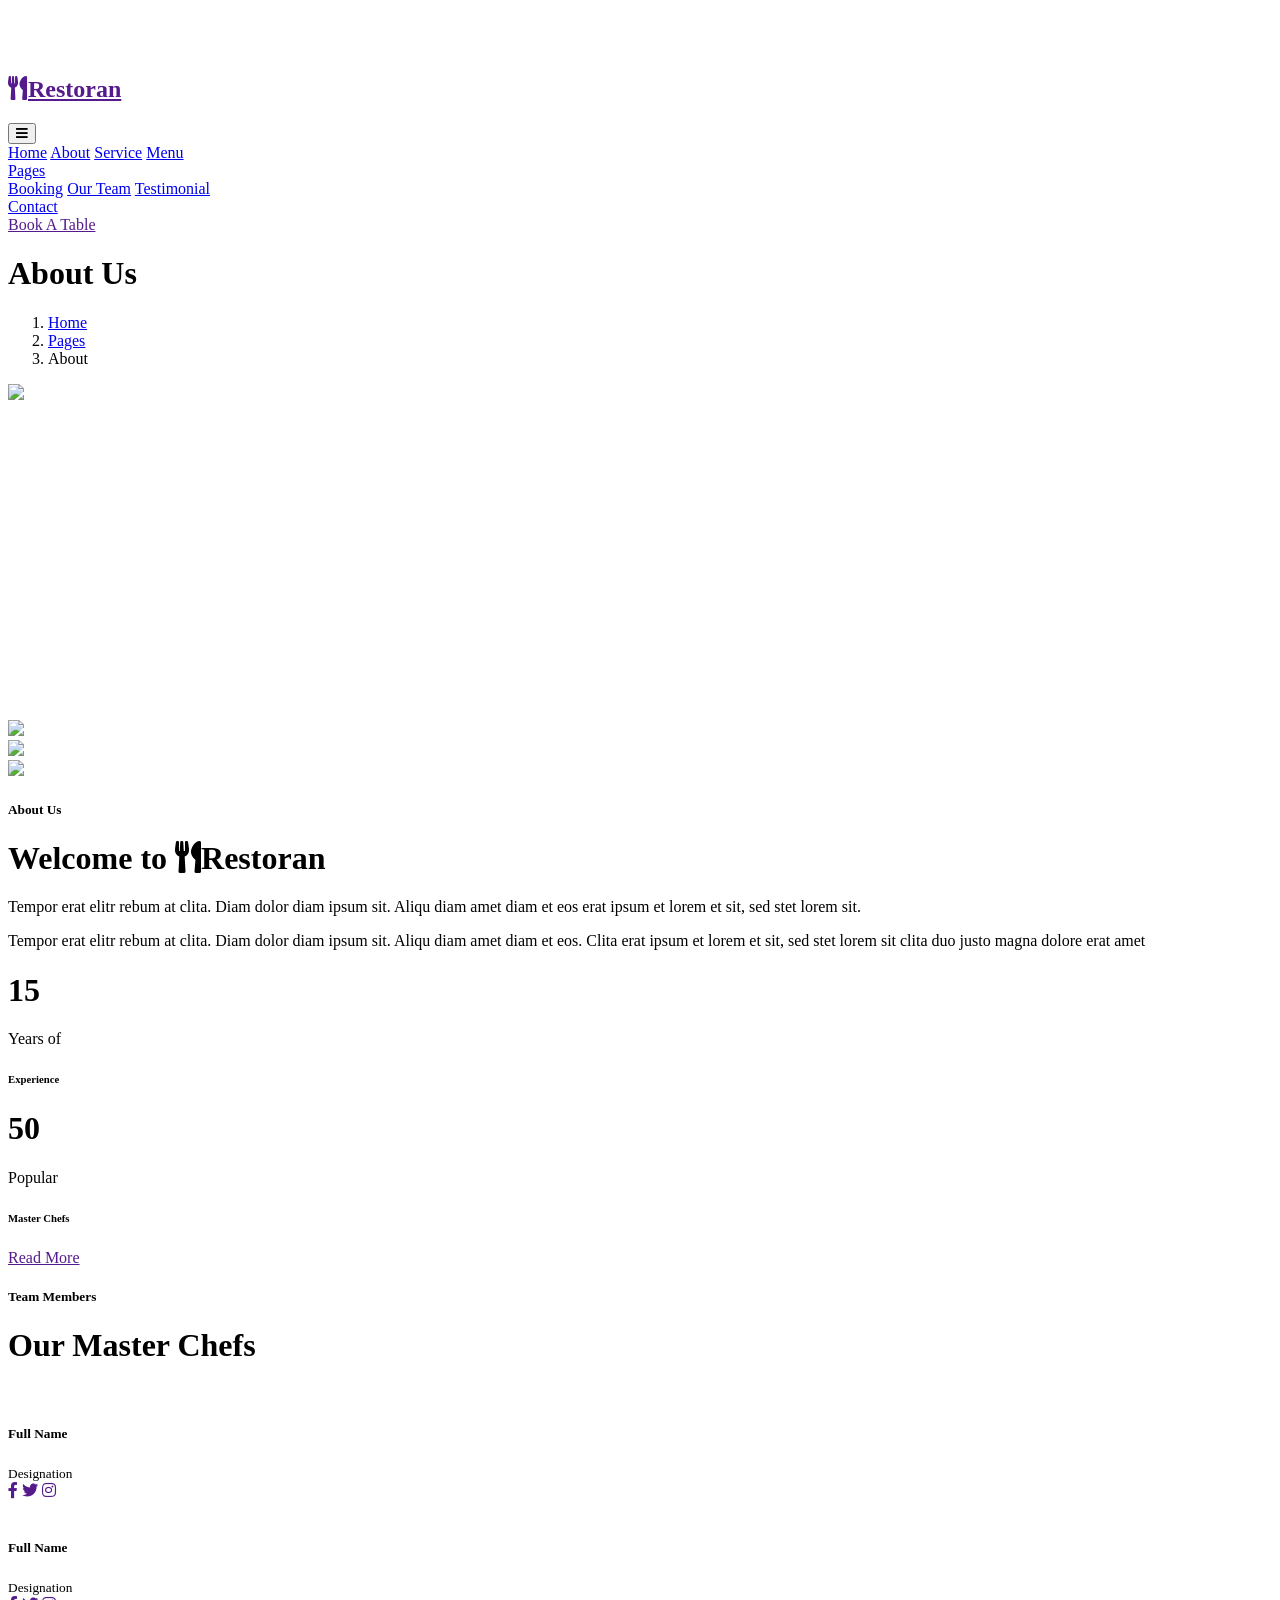
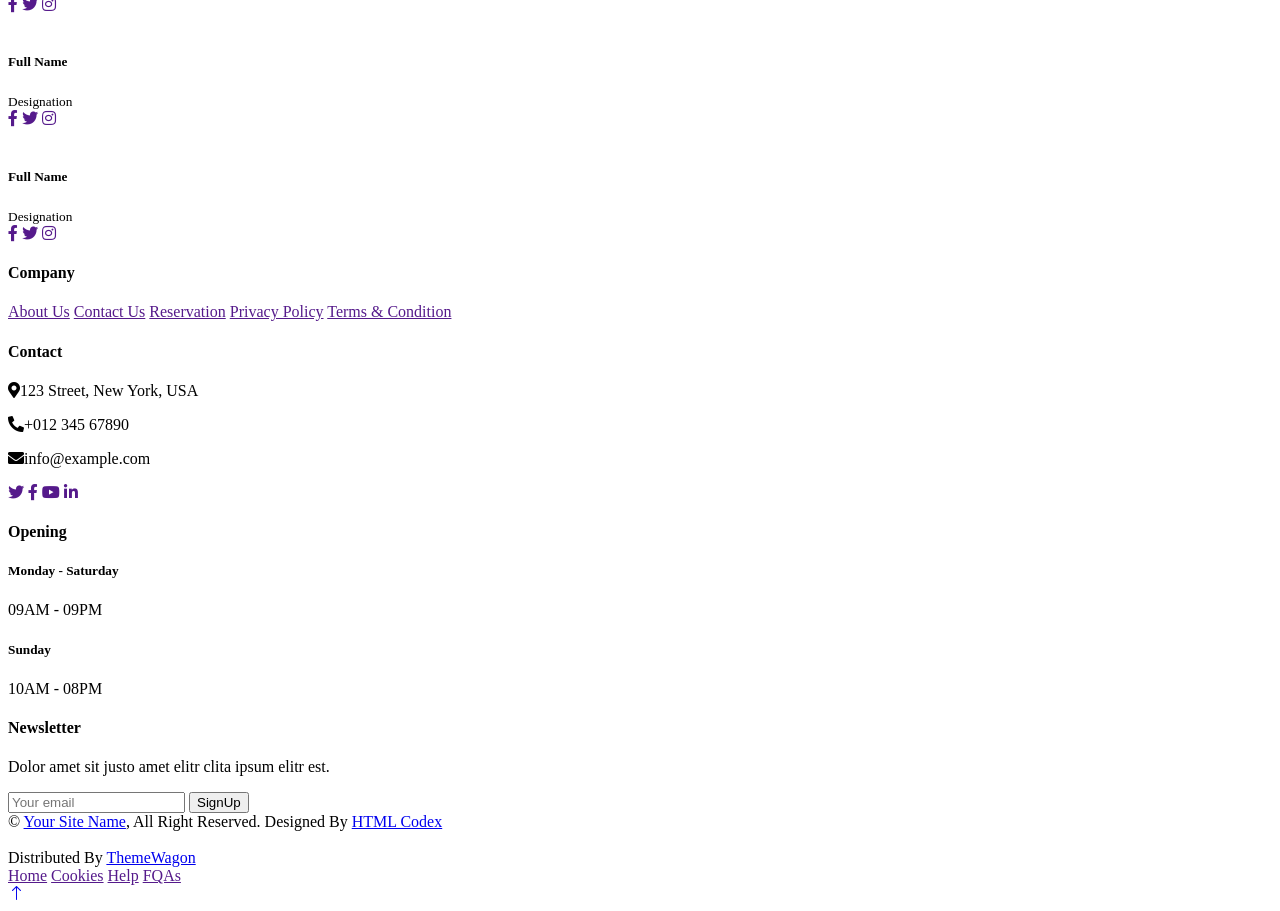
==== about.html @ 26881ee4 "first commit" ====
<!DOCTYPE html>
<html lang="en">

<head>
    <meta charset="utf-8">
    <title>Restoran - Bootstrap Restaurant Template</title>
    <meta content="width=device-width, initial-scale=1.0" name="viewport">
    <meta content="" name="keywords">
    <meta content="" name="description">

    <!-- Favicon -->
    <link href="img/favicon.ico" rel="icon">

    <!-- Google Web Fonts -->
    <link rel="preconnect" href="https://fonts.googleapis.com">
    <link rel="preconnect" href="https://fonts.gstatic.com" crossorigin>
    <link href="https://fonts.googleapis.com/css2?family=Heebo:wght@400;500;600&family=Nunito:wght@600;700;800&family=Pacifico&display=swap" rel="stylesheet">

    <!-- Icon Font Stylesheet -->
    <link href="https://cdnjs.cloudflare.com/ajax/libs/font-awesome/5.10.0/css/all.min.css" rel="stylesheet">
    <link href="https://cdn.jsdelivr.net/npm/bootstrap-icons@1.4.1/font/bootstrap-icons.css" rel="stylesheet">

    <!-- Libraries Stylesheet -->
    <link href="lib/animate/animate.min.css" rel="stylesheet">
    <link href="lib/owlcarousel/assets/owl.carousel.min.css" rel="stylesheet">
    <link href="lib/tempusdominus/css/tempusdominus-bootstrap-4.min.css" rel="stylesheet" />

    <!-- Customized Bootstrap Stylesheet -->
    <link href="css/bootstrap.min.css" rel="stylesheet">

    <!-- Template Stylesheet -->
    <link href="css/style.css" rel="stylesheet">
</head>

<body>
    <div class="container-xxl bg-white p-0">
        <!-- Spinner Start -->
        <div id="spinner" class="show bg-white position-fixed translate-middle w-100 vh-100 top-50 start-50 d-flex align-items-center justify-content-center">
            <div class="spinner-border text-primary" style="width: 3rem; height: 3rem;" role="status">
                <span class="sr-only">Loading...</span>
            </div>
        </div>
        <!-- Spinner End -->


        <!-- Navbar & Hero Start -->
        <div class="container-xxl position-relative p-0">
            <nav class="navbar navbar-expand-lg navbar-dark bg-dark px-4 px-lg-5 py-3 py-lg-0">
                <a href="" class="navbar-brand p-0">
                    <h1 class="text-primary m-0"><i class="fa fa-utensils me-3"></i>Restoran</h1>
                    <!-- <img src="img/logo.png" alt="Logo"> -->
                </a>
                <button class="navbar-toggler" type="button" data-bs-toggle="collapse" data-bs-target="#navbarCollapse">
                    <span class="fa fa-bars"></span>
                </button>
                <div class="collapse navbar-collapse" id="navbarCollapse">
                    <div class="navbar-nav ms-auto py-0 pe-4">
                        <a href="index.html" class="nav-item nav-link">Home</a>
                        <a href="about.html" class="nav-item nav-link active">About</a>
                        <a href="service.html" class="nav-item nav-link">Service</a>
                        <a href="menu.html" class="nav-item nav-link">Menu</a>
                        <div class="nav-item dropdown">
                            <a href="#" class="nav-link dropdown-toggle" data-bs-toggle="dropdown">Pages</a>
                            <div class="dropdown-menu m-0">
                                <a href="booking.html" class="dropdown-item">Booking</a>
                                <a href="team.html" class="dropdown-item">Our Team</a>
                                <a href="testimonial.html" class="dropdown-item">Testimonial</a>
                            </div>
                        </div>
                        <a href="contact.html" class="nav-item nav-link">Contact</a>
                    </div>
                    <a href="" class="btn btn-primary py-2 px-4">Book A Table</a>
                </div>
            </nav>

            <div class="container-xxl py-5 bg-dark hero-header mb-5">
                <div class="container text-center my-5 pt-5 pb-4">
                    <h1 class="display-3 text-white mb-3 animated slideInDown">About Us</h1>
                    <nav aria-label="breadcrumb">
                        <ol class="breadcrumb justify-content-center text-uppercase">
                            <li class="breadcrumb-item"><a href="#">Home</a></li>
                            <li class="breadcrumb-item"><a href="#">Pages</a></li>
                            <li class="breadcrumb-item text-white active" aria-current="page">About</li>
                        </ol>
                    </nav>
                </div>
            </div>
        </div>
        <!-- Navbar & Hero End -->


        <!-- About Start -->
        <div class="container-xxl py-5">
            <div class="container">
                <div class="row g-5 align-items-center">
                    <div class="col-lg-6">
                        <div class="row g-3">
                            <div class="col-6 text-start">
                                <img class="img-fluid rounded w-100 wow zoomIn" data-wow-delay="0.1s" src="img/about-1.jpg">
                            </div>
                            <div class="col-6 text-start">
                                <img class="img-fluid rounded w-75 wow zoomIn" data-wow-delay="0.3s" src="img/about-2.jpg" style="margin-top: 25%;">
                            </div>
                            <div class="col-6 text-end">
                                <img class="img-fluid rounded w-75 wow zoomIn" data-wow-delay="0.5s" src="img/about-3.jpg">
                            </div>
                            <div class="col-6 text-end">
                                <img class="img-fluid rounded w-100 wow zoomIn" data-wow-delay="0.7s" src="img/about-4.jpg">
                            </div>
                        </div>
                    </div>
                    <div class="col-lg-6">
                        <h5 class="section-title ff-secondary text-start text-primary fw-normal">About Us</h5>
                        <h1 class="mb-4">Welcome to <i class="fa fa-utensils text-primary me-2"></i>Restoran</h1>
                        <p class="mb-4">Tempor erat elitr rebum at clita. Diam dolor diam ipsum sit. Aliqu diam amet diam et eos erat ipsum et lorem et sit, sed stet lorem sit.</p>
                        <p class="mb-4">Tempor erat elitr rebum at clita. Diam dolor diam ipsum sit. Aliqu diam amet diam et eos. Clita erat ipsum et lorem et sit, sed stet lorem sit clita duo justo magna dolore erat amet</p>
                        <div class="row g-4 mb-4">
                            <div class="col-sm-6">
                                <div class="d-flex align-items-center border-start border-5 border-primary px-3">
                                    <h1 class="flex-shrink-0 display-5 text-primary mb-0" data-toggle="counter-up">15</h1>
                                    <div class="ps-4">
                                        <p class="mb-0">Years of</p>
                                        <h6 class="text-uppercase mb-0">Experience</h6>
                                    </div>
                                </div>
                            </div>
                            <div class="col-sm-6">
                                <div class="d-flex align-items-center border-start border-5 border-primary px-3">
                                    <h1 class="flex-shrink-0 display-5 text-primary mb-0" data-toggle="counter-up">50</h1>
                                    <div class="ps-4">
                                        <p class="mb-0">Popular</p>
                                        <h6 class="text-uppercase mb-0">Master Chefs</h6>
                                    </div>
                                </div>
                            </div>
                        </div>
                        <a class="btn btn-primary py-3 px-5 mt-2" href="">Read More</a>
                    </div>
                </div>
            </div>
        </div>
        <!-- About End -->


        <!-- Team Start -->
        <div class="container-xxl pt-5 pb-3">
            <div class="container">
                <div class="text-center wow fadeInUp" data-wow-delay="0.1s">
                    <h5 class="section-title ff-secondary text-center text-primary fw-normal">Team Members</h5>
                    <h1 class="mb-5">Our Master Chefs</h1>
                </div>
                <div class="row g-4">
                    <div class="col-lg-3 col-md-6 wow fadeInUp" data-wow-delay="0.1s">
                        <div class="team-item text-center rounded overflow-hidden">
                            <div class="rounded-circle overflow-hidden m-4">
                                <img class="img-fluid" src="img/team-1.jpg" alt="">
                            </div>
                            <h5 class="mb-0">Full Name</h5>
                            <small>Designation</small>
                            <div class="d-flex justify-content-center mt-3">
                                <a class="btn btn-square btn-primary mx-1" href=""><i class="fab fa-facebook-f"></i></a>
                                <a class="btn btn-square btn-primary mx-1" href=""><i class="fab fa-twitter"></i></a>
                                <a class="btn btn-square btn-primary mx-1" href=""><i class="fab fa-instagram"></i></a>
                            </div>
                        </div>
                    </div>
                    <div class="col-lg-3 col-md-6 wow fadeInUp" data-wow-delay="0.3s">
                        <div class="team-item text-center rounded overflow-hidden">
                            <div class="rounded-circle overflow-hidden m-4">
                                <img class="img-fluid" src="img/team-2.jpg" alt="">
                            </div>
                            <h5 class="mb-0">Full Name</h5>
                            <small>Designation</small>
                            <div class="d-flex justify-content-center mt-3">
                                <a class="btn btn-square btn-primary mx-1" href=""><i class="fab fa-facebook-f"></i></a>
                                <a class="btn btn-square btn-primary mx-1" href=""><i class="fab fa-twitter"></i></a>
                                <a class="btn btn-square btn-primary mx-1" href=""><i class="fab fa-instagram"></i></a>
                            </div>
                        </div>
                    </div>
                    <div class="col-lg-3 col-md-6 wow fadeInUp" data-wow-delay="0.5s">
                        <div class="team-item text-center rounded overflow-hidden">
                            <div class="rounded-circle overflow-hidden m-4">
                                <img class="img-fluid" src="img/team-3.jpg" alt="">
                            </div>
                            <h5 class="mb-0">Full Name</h5>
                            <small>Designation</small>
                            <div class="d-flex justify-content-center mt-3">
                                <a class="btn btn-square btn-primary mx-1" href=""><i class="fab fa-facebook-f"></i></a>
                                <a class="btn btn-square btn-primary mx-1" href=""><i class="fab fa-twitter"></i></a>
                                <a class="btn btn-square btn-primary mx-1" href=""><i class="fab fa-instagram"></i></a>
                            </div>
                        </div>
                    </div>
                    <div class="col-lg-3 col-md-6 wow fadeInUp" data-wow-delay="0.7s">
                        <div class="team-item text-center rounded overflow-hidden">
                            <div class="rounded-circle overflow-hidden m-4">
                                <img class="img-fluid" src="img/team-4.jpg" alt="">
                            </div>
                            <h5 class="mb-0">Full Name</h5>
                            <small>Designation</small>
                            <div class="d-flex justify-content-center mt-3">
                                <a class="btn btn-square btn-primary mx-1" href=""><i class="fab fa-facebook-f"></i></a>
                                <a class="btn btn-square btn-primary mx-1" href=""><i class="fab fa-twitter"></i></a>
                                <a class="btn btn-square btn-primary mx-1" href=""><i class="fab fa-instagram"></i></a>
                            </div>
                        </div>
                    </div>
                </div>
            </div>
        </div>
        <!-- Team End -->
        

        <!-- Footer Start -->
        <div class="container-fluid bg-dark text-light footer pt-5 mt-5 wow fadeIn" data-wow-delay="0.1s">
            <div class="container py-5">
                <div class="row g-5">
                    <div class="col-lg-3 col-md-6">
                        <h4 class="section-title ff-secondary text-start text-primary fw-normal mb-4">Company</h4>
                        <a class="btn btn-link" href="">About Us</a>
                        <a class="btn btn-link" href="">Contact Us</a>
                        <a class="btn btn-link" href="">Reservation</a>
                        <a class="btn btn-link" href="">Privacy Policy</a>
                        <a class="btn btn-link" href="">Terms & Condition</a>
                    </div>
                    <div class="col-lg-3 col-md-6">
                        <h4 class="section-title ff-secondary text-start text-primary fw-normal mb-4">Contact</h4>
                        <p class="mb-2"><i class="fa fa-map-marker-alt me-3"></i>123 Street, New York, USA</p>
                        <p class="mb-2"><i class="fa fa-phone-alt me-3"></i>+012 345 67890</p>
                        <p class="mb-2"><i class="fa fa-envelope me-3"></i>info@example.com</p>
                        <div class="d-flex pt-2">
                            <a class="btn btn-outline-light btn-social" href=""><i class="fab fa-twitter"></i></a>
                            <a class="btn btn-outline-light btn-social" href=""><i class="fab fa-facebook-f"></i></a>
                            <a class="btn btn-outline-light btn-social" href=""><i class="fab fa-youtube"></i></a>
                            <a class="btn btn-outline-light btn-social" href=""><i class="fab fa-linkedin-in"></i></a>
                        </div>
                    </div>
                    <div class="col-lg-3 col-md-6">
                        <h4 class="section-title ff-secondary text-start text-primary fw-normal mb-4">Opening</h4>
                        <h5 class="text-light fw-normal">Monday - Saturday</h5>
                        <p>09AM - 09PM</p>
                        <h5 class="text-light fw-normal">Sunday</h5>
                        <p>10AM - 08PM</p>
                    </div>
                    <div class="col-lg-3 col-md-6">
                        <h4 class="section-title ff-secondary text-start text-primary fw-normal mb-4">Newsletter</h4>
                        <p>Dolor amet sit justo amet elitr clita ipsum elitr est.</p>
                        <div class="position-relative mx-auto" style="max-width: 400px;">
                            <input class="form-control border-primary w-100 py-3 ps-4 pe-5" type="text" placeholder="Your email">
                            <button type="button" class="btn btn-primary py-2 position-absolute top-0 end-0 mt-2 me-2">SignUp</button>
                        </div>
                    </div>
                </div>
            </div>
            <div class="container">
                <div class="copyright">
                    <div class="row">
                        <div class="col-md-6 text-center text-md-start mb-3 mb-md-0">
                            &copy; <a class="border-bottom" href="#">Your Site Name</a>, All Right Reserved. 
							
							<!--/*** This template is free as long as you keep the footer author’s credit link/attribution link/backlink. If you'd like to use the template without the footer author’s credit link/attribution link/backlink, you can purchase the Credit Removal License from "https://htmlcodex.com/credit-removal". Thank you for your support. ***/-->
							Designed By <a class="border-bottom" href="https://htmlcodex.com">HTML Codex</a><br><br>
                            Distributed By <a class="border-bottom" href="https://themewagon.com" target="_blank">ThemeWagon</a>
                        </div>
                        <div class="col-md-6 text-center text-md-end">
                            <div class="footer-menu">
                                <a href="">Home</a>
                                <a href="">Cookies</a>
                                <a href="">Help</a>
                                <a href="">FQAs</a>
                            </div>
                        </div>
                    </div>
                </div>
            </div>
        </div>
        <!-- Footer End -->


        <!-- Back to Top -->
        <a href="#" class="btn btn-lg btn-primary btn-lg-square back-to-top"><i class="bi bi-arrow-up"></i></a>
    </div>

    <!-- JavaScript Libraries -->
    <script src="https://code.jquery.com/jquery-3.4.1.min.js"></script>
    <script src="https://cdn.jsdelivr.net/npm/bootstrap@5.0.0/dist/js/bootstrap.bundle.min.js"></script>
    <script src="lib/wow/wow.min.js"></script>
    <script src="lib/easing/easing.min.js"></script>
    <script src="lib/waypoints/waypoints.min.js"></script>
    <script src="lib/counterup/counterup.min.js"></script>
    <script src="lib/owlcarousel/owl.carousel.min.js"></script>
    <script src="lib/tempusdominus/js/moment.min.js"></script>
    <script src="lib/tempusdominus/js/moment-timezone.min.js"></script>
    <script src="lib/tempusdominus/js/tempusdominus-bootstrap-4.min.js"></script>

    <!-- Template Javascript -->
    <script src="js/main.js"></script>
</body>

</html>
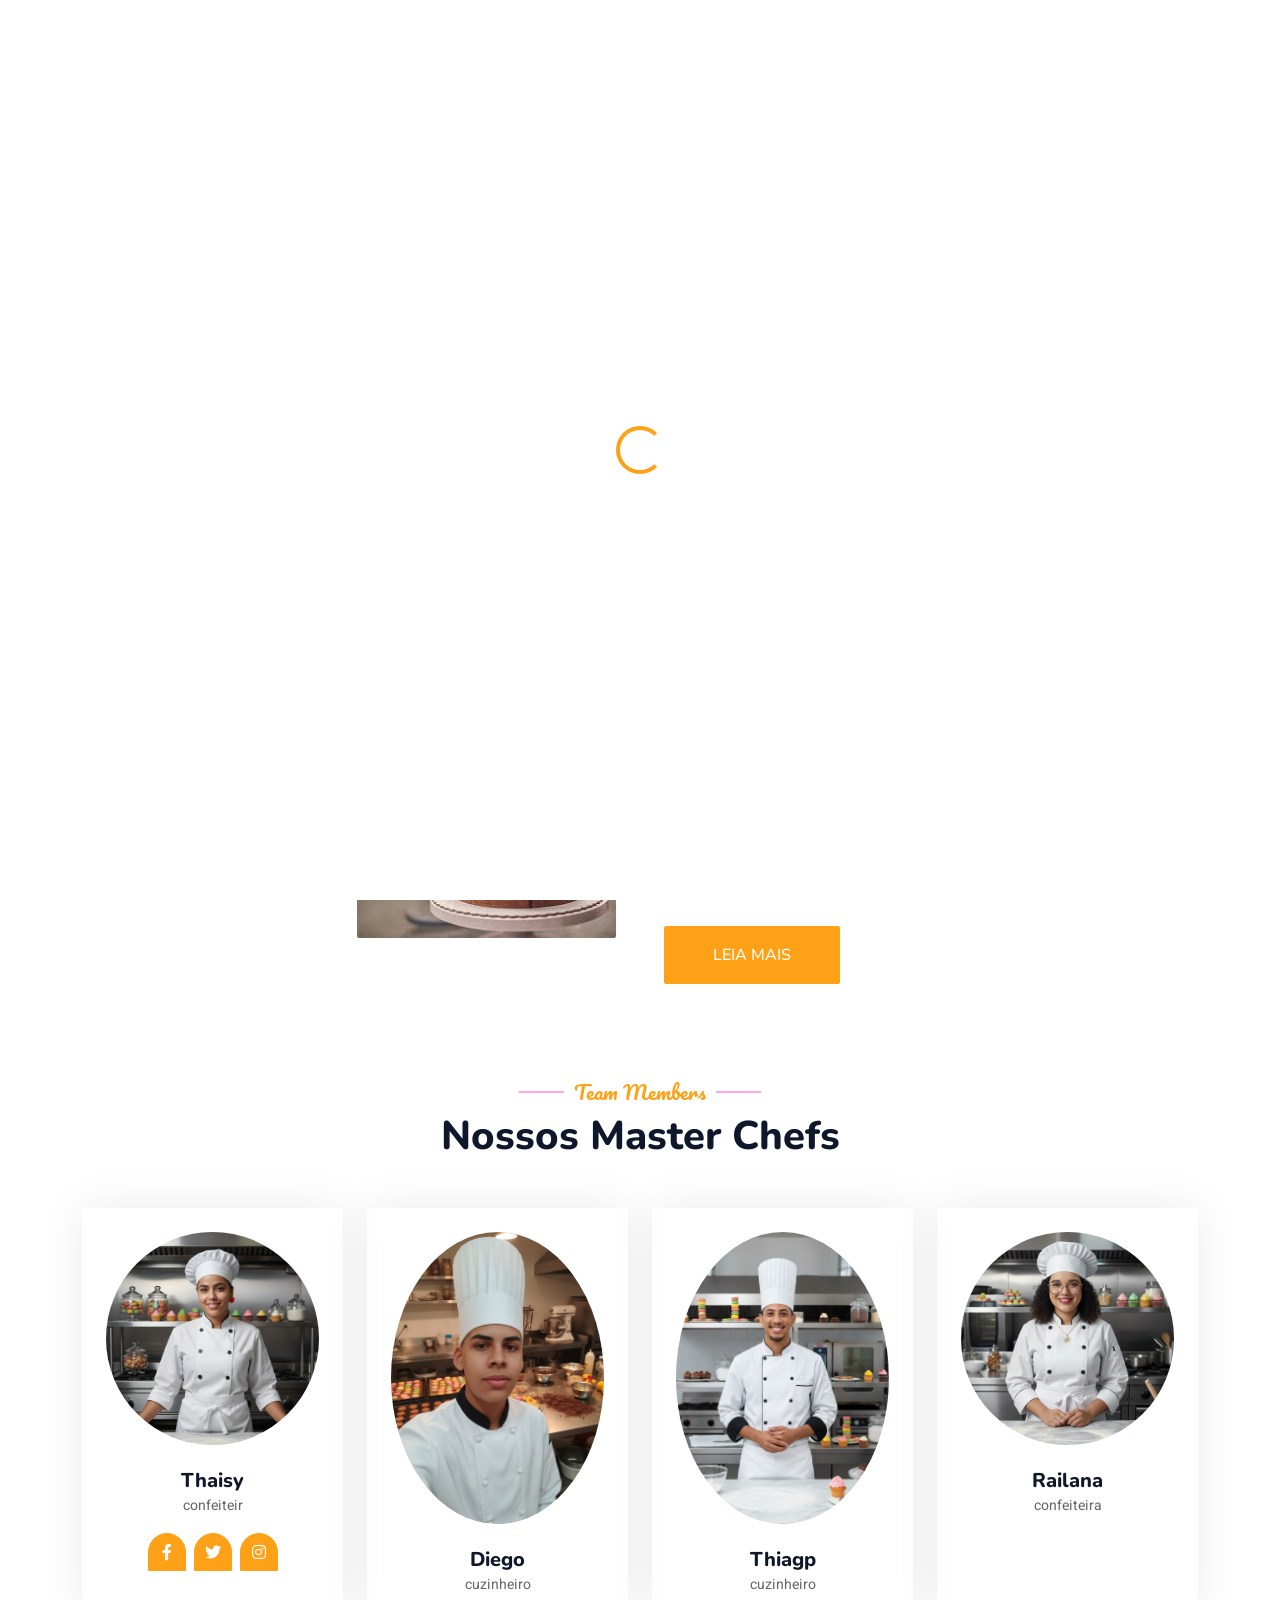
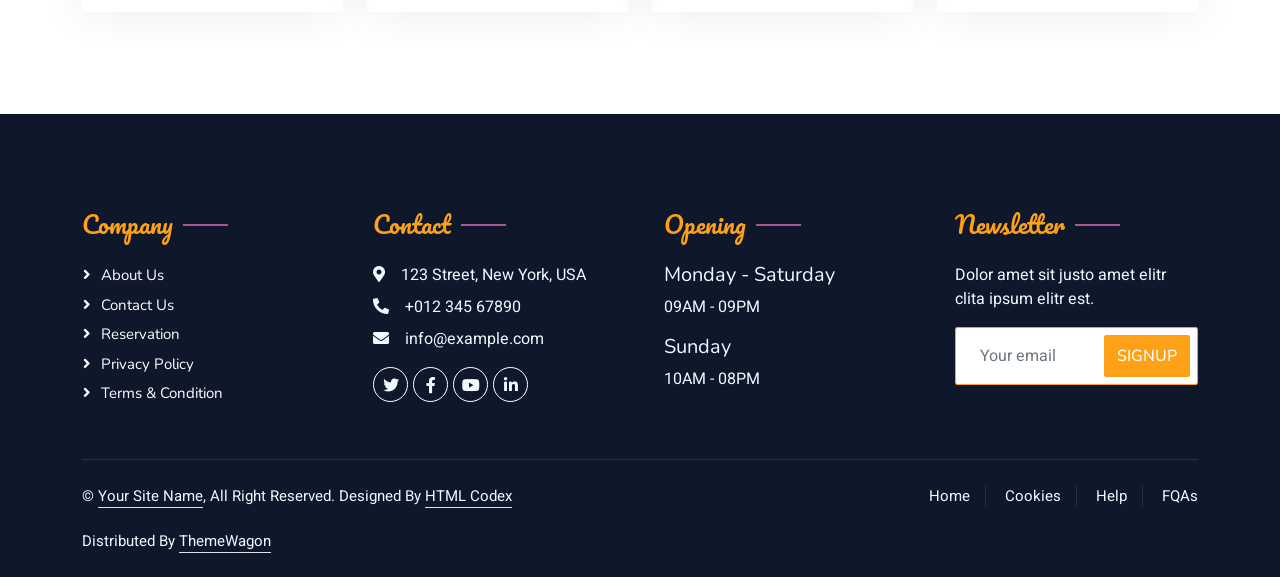
==== commit 92f20dc7: "terminei o inicio e fiz um pouco de "sobre nos"" ====
--- a/about.html
+++ b/about.html
@@ -37,7 +37,7 @@
         <!-- Spinner Start -->
         <div id="spinner" class="show bg-white position-fixed translate-middle w-100 vh-100 top-50 start-50 d-flex align-items-center justify-content-center">
             <div class="spinner-border text-primary" style="width: 3rem; height: 3rem;" role="status">
-                <span class="sr-only">Loading...</span>
+                <span class="sr-only">carregando...</span>
             </div>
         </div>
         <!-- Spinner End -->
@@ -47,7 +47,7 @@
         <div class="container-xxl position-relative p-0">
             <nav class="navbar navbar-expand-lg navbar-dark bg-dark px-4 px-lg-5 py-3 py-lg-0">
                 <a href="" class="navbar-brand p-0">
-                    <h1 class="text-primary m-0"><i class="fa fa-utensils me-3"></i>Restoran</h1>
+                    <h1 class="text-primary m-0"><i class="fa fa-utensils me-3"></i>Doceria da Ray</h1>
                     <!-- <img src="img/logo.png" alt="Logo"> -->
                 </a>
                 <button class="navbar-toggler" type="button" data-bs-toggle="collapse" data-bs-target="#navbarCollapse">
@@ -55,32 +55,32 @@
                 </button>
                 <div class="collapse navbar-collapse" id="navbarCollapse">
                     <div class="navbar-nav ms-auto py-0 pe-4">
-                        <a href="index.html" class="nav-item nav-link">Home</a>
-                        <a href="about.html" class="nav-item nav-link active">About</a>
-                        <a href="service.html" class="nav-item nav-link">Service</a>
+                        <a href="index.html" class="nav-item nav-link">inicio</a>
+                        <a href="about.html" class="nav-item nav-link active">sobre nos</a>
+                        <a href="service.html" class="nav-item nav-link">Servisos</a>
                         <a href="menu.html" class="nav-item nav-link">Menu</a>
                         <div class="nav-item dropdown">
-                            <a href="#" class="nav-link dropdown-toggle" data-bs-toggle="dropdown">Pages</a>
+                            <a href="#" class="nav-link dropdown-toggle" data-bs-toggle="dropdown">Paginas</a>
                             <div class="dropdown-menu m-0">
                                 <a href="booking.html" class="dropdown-item">Booking</a>
                                 <a href="team.html" class="dropdown-item">Our Team</a>
                                 <a href="testimonial.html" class="dropdown-item">Testimonial</a>
                             </div>
                         </div>
-                        <a href="contact.html" class="nav-item nav-link">Contact</a>
-                    </div>
-                    <a href="" class="btn btn-primary py-2 px-4">Book A Table</a>
+                        <a href="contact.html" class="nav-item nav-link">Contatos</a>
+                    </div>
+                    <a href="" class="btn btn-primary py-2 px-4">Reserva uma messa</a>
                 </div>
             </nav>
 
             <div class="container-xxl py-5 bg-dark hero-header mb-5">
                 <div class="container text-center my-5 pt-5 pb-4">
-                    <h1 class="display-3 text-white mb-3 animated slideInDown">About Us</h1>
+                    <h1 class="display-3 text-white mb-3 animated slideInDown">sobre nos</h1>
                     <nav aria-label="breadcrumb">
                         <ol class="breadcrumb justify-content-center text-uppercase">
                             <li class="breadcrumb-item"><a href="#">Home</a></li>
-                            <li class="breadcrumb-item"><a href="#">Pages</a></li>
-                            <li class="breadcrumb-item text-white active" aria-current="page">About</li>
+                            <li class="breadcrumb-item"><a href="#">Paginas</a></li>
+                            <li class="breadcrumb-item text-white active" aria-current="page">sobre</li>
                         </ol>
                     </nav>
                 </div>
@@ -111,22 +111,25 @@
                     </div>
                     <div class="col-lg-6">
                         <h5 class="section-title ff-secondary text-start text-primary fw-normal">About Us</h5>
-                        <h1 class="mb-4">Welcome to <i class="fa fa-utensils text-primary me-2"></i>Restoran</h1>
-                        <p class="mb-4">Tempor erat elitr rebum at clita. Diam dolor diam ipsum sit. Aliqu diam amet diam et eos erat ipsum et lorem et sit, sed stet lorem sit.</p>
-                        <p class="mb-4">Tempor erat elitr rebum at clita. Diam dolor diam ipsum sit. Aliqu diam amet diam et eos. Clita erat ipsum et lorem et sit, sed stet lorem sit clita duo justo magna dolore erat amet</p>
+                        <h1 class="mb-4">bem vindo a <i class="fa fa-utensils text-primary me-2"></i>Doceria da Ray</h1>
+                        <p class="mb-4">>Aqui, cada detalhe é pensado com carinho para transformar pequenos momentos em grandes alegrias. Nossos doces são preparados com ingredientes selecionados, receitas especiais e muito amor, trazendo sabores que despertam sorrisos e criam memórias inesquecíveis.
+
+                            Sinta-se à vontade para explorar, escolher seus favoritos e se deliciar com cada pedacinho. Esperamos que nossa doceria seja o lugar onde você encontre aconchego, felicidade e aquele gostinho doce que aquece o coração.</p>
+                     
                         <div class="row g-4 mb-4">
                             <div class="col-sm-6">
                                 <div class="d-flex align-items-center border-start border-5 border-primary px-3">
-                                    <h1 class="flex-shrink-0 display-5 text-primary mb-0" data-toggle="counter-up">15</h1>
+                                    <h1 class="flex-shrink-0 display-5 text-primary mb-0" data-toggle="counter-up">3</h1>
                                     <div class="ps-4">
-                                        <p class="mb-0">Years of</p>
-                                        <h6 class="text-uppercase mb-0">Experience</h6>
+                                        <p class="mb-0">anos de </p>
+                                        <h6 class="text-uppercase mb-0">Experiencia
+                                        </h6>
                                     </div>
                                 </div>
                             </div>
                             <div class="col-sm-6">
                                 <div class="d-flex align-items-center border-start border-5 border-primary px-3">
-                                    <h1 class="flex-shrink-0 display-5 text-primary mb-0" data-toggle="counter-up">50</h1>
+                                    <h1 class="flex-shrink-0 display-5 text-primary mb-0" data-toggle="counter-up">18</h1>
                                     <div class="ps-4">
                                         <p class="mb-0">Popular</p>
                                         <h6 class="text-uppercase mb-0">Master Chefs</h6>
@@ -134,7 +137,7 @@
                                 </div>
                             </div>
                         </div>
-                        <a class="btn btn-primary py-3 px-5 mt-2" href="">Read More</a>
+                        <a class="btn btn-primary py-3 px-5 mt-2" href="">leia mais</a>
                     </div>
                 </div>
             </div>
@@ -147,7 +150,7 @@
             <div class="container">
                 <div class="text-center wow fadeInUp" data-wow-delay="0.1s">
                     <h5 class="section-title ff-secondary text-center text-primary fw-normal">Team Members</h5>
-                    <h1 class="mb-5">Our Master Chefs</h1>
+                    <h1 class="mb-5">Nossos Master Chefs</h1>
                 </div>
                 <div class="row g-4">
                     <div class="col-lg-3 col-md-6 wow fadeInUp" data-wow-delay="0.1s">
@@ -155,8 +158,8 @@
                             <div class="rounded-circle overflow-hidden m-4">
                                 <img class="img-fluid" src="img/team-1.jpg" alt="">
                             </div>
-                            <h5 class="mb-0">Full Name</h5>
-                            <small>Designation</small>
+                            <h5 class="mb-0">Thaisy</h5>
+                            <small>confeiteir</small>
                             <div class="d-flex justify-content-center mt-3">
                                 <a class="btn btn-square btn-primary mx-1" href=""><i class="fab fa-facebook-f"></i></a>
                                 <a class="btn btn-square btn-primary mx-1" href=""><i class="fab fa-twitter"></i></a>
@@ -169,8 +172,8 @@
                             <div class="rounded-circle overflow-hidden m-4">
                                 <img class="img-fluid" src="img/team-2.jpg" alt="">
                             </div>
-                            <h5 class="mb-0">Full Name</h5>
-                            <small>Designation</small>
+                            <h5 class="mb-0">Diego</h5>
+                            <small>cuzinheiro</small>
                             <div class="d-flex justify-content-center mt-3">
                                 <a class="btn btn-square btn-primary mx-1" href=""><i class="fab fa-facebook-f"></i></a>
                                 <a class="btn btn-square btn-primary mx-1" href=""><i class="fab fa-twitter"></i></a>
@@ -183,8 +186,8 @@
                             <div class="rounded-circle overflow-hidden m-4">
                                 <img class="img-fluid" src="img/team-3.jpg" alt="">
                             </div>
-                            <h5 class="mb-0">Full Name</h5>
-                            <small>Designation</small>
+                            <h5 class="mb-0">Thiagp</h5>
+                            <small>cuzinheiro</small>
                             <div class="d-flex justify-content-center mt-3">
                                 <a class="btn btn-square btn-primary mx-1" href=""><i class="fab fa-facebook-f"></i></a>
                                 <a class="btn btn-square btn-primary mx-1" href=""><i class="fab fa-twitter"></i></a>
@@ -197,13 +200,9 @@
                             <div class="rounded-circle overflow-hidden m-4">
                                 <img class="img-fluid" src="img/team-4.jpg" alt="">
                             </div>
-                            <h5 class="mb-0">Full Name</h5>
-                            <small>Designation</small>
-                            <div class="d-flex justify-content-center mt-3">
-                                <a class="btn btn-square btn-primary mx-1" href=""><i class="fab fa-facebook-f"></i></a>
-                                <a class="btn btn-square btn-primary mx-1" href=""><i class="fab fa-twitter"></i></a>
-                                <a class="btn btn-square btn-primary mx-1" href=""><i class="fab fa-instagram"></i></a>
-                            </div>
+                            <h5 class="mb-0">Railana</h5>
+                            <small>confeiteira</small>
+                           
                         </div>
                     </div>
                 </div>
--- a/css/style.css
+++ b/css/style.css
@@ -0,0 +1,479 @@
+/********** Template CSS **********/
+:root {
+    --primary: #ff79d2a4;
+    --light: #F1F8FF;
+    --dark: #0F172B;
+}
+
+.ff-secondary {
+    font-family: 'Pacifico', cursive;
+}
+
+.fw-medium {
+    font-weight: 600 !important;
+}
+
+.fw-semi-bold {
+    font-weight: 700 !important;
+}
+
+.back-to-top {
+    position: fixed;
+    display: none;
+    right: 45px;
+    bottom: 45px;
+    z-index: 99;
+}
+
+
+/*** Spinner ***/
+#spinner {
+    opacity: 0;
+    visibility: hidden;
+    transition: opacity .5s ease-out, visibility 0s linear .5s;
+    z-index: 99999;
+}
+
+#spinner.show {
+    transition: opacity .5s ease-out, visibility 0s linear 0s;
+    visibility: visible;
+    opacity: 1;
+}
+
+
+/*** Button ***/
+.btn {
+    font-family: 'Nunito', sans-serif;
+    font-weight: 500;
+    text-transform: uppercase;
+    transition: .5s;
+}
+
+.btn.btn-primary,
+.btn.btn-secondary {
+    color: #FFFFFF;
+}
+
+.btn-square {
+    width: 38px;
+    height: 38px;
+}
+
+.btn-sm-square {
+    width: 32px;
+    height: 32px;
+}
+
+.btn-lg-square {
+    width: 48px;
+    height: 48px;
+}
+
+.btn-square,
+.btn-sm-square,
+.btn-lg-square {
+    padding: 0;
+    display: flex;
+    align-items: center;
+    justify-content: center;
+    font-weight: normal;
+    border-radius: 2px;
+}
+
+
+/*** Navbar ***/
+.navbar-dark .navbar-nav .nav-link {
+    position: relative;
+    margin-left: 25px;
+    padding: 35px 0;
+    font-size: 15px;
+    color: var(--light) !important;
+    text-transform: uppercase;
+    font-weight: 500;
+    outline: none;
+    transition: .5s;
+}
+
+.sticky-top.navbar-dark .navbar-nav .nav-link {
+    padding: 20px 0;
+}
+
+.navbar-dark .navbar-nav .nav-link:hover,
+.navbar-dark .navbar-nav .nav-link.active {
+    color: var(--primary) !important;
+}
+
+.navbar-dark .navbar-brand img {
+    max-height: 60px;
+    transition: .5s;
+}
+
+.sticky-top.navbar-dark .navbar-brand img {
+    max-height: 45px;
+}
+
+@media (max-width: 991.98px) {
+    .sticky-top.navbar-dark {
+        position: relative;
+    }
+
+    .navbar-dark .navbar-collapse {
+        margin-top: 15px;
+        border-top: 1px solid rgba(255, 255, 255, .1)
+    }
+
+    .navbar-dark .navbar-nav .nav-link,
+    .sticky-top.navbar-dark .navbar-nav .nav-link {
+        padding: 10px 0;
+        margin-left: 0;
+    }
+
+    .navbar-dark .navbar-brand img {
+        max-height: 45px;
+    }
+}
+
+@media (min-width: 992px) {
+    .navbar-dark {
+        position: absolute;
+        width: 100%;
+        top: 0;
+        left: 0;
+        z-index: 999;
+        background: transparent !important;
+    }
+    
+    .sticky-top.navbar-dark {
+        position: fixed;
+        background: var(--dark) !important;
+    }
+}
+
+
+/*** Hero Header ***/
+.hero-header {
+    background: linear-gradient(rgba(255, 255, 255, 0), rgba(15, 23, 43, .9)), url(../img/bg-hero.jpg);
+    background-position: center center;
+    background-repeat: no-repeat;
+    background-size: cover;
+}
+
+.hero-header img {
+    animation: imgRotate 50s linear infinite;
+}
+
+@keyframes imgRotate { 
+    100% { 
+        transform: rotate(360deg); 
+    } 
+}
+
+.breadcrumb-item + .breadcrumb-item::before {
+    color: rgba(255, 255, 255, .5);
+}
+
+
+/*** Section Title ***/
+.section-title {
+    position: relative;
+    display: inline-block;
+}
+
+.section-title::before {
+    position: absolute;
+    content: "";
+    width: 45px;
+    height: 2px;
+    top: 50%;
+    left: -55px;
+    margin-top: -1px;
+    background: var(--primary);
+}
+
+.section-title::after {
+    position: absolute;
+    content: "";
+    width: 45px;
+    height: 2px;
+    top: 50%;
+    right: -55px;
+    margin-top: -1px;
+    background: var(--primary);
+}
+
+.section-title.text-start::before,
+.section-title.text-end::after {
+    display: none;
+}
+
+
+/*** Service ***/
+.service-item {
+    box-shadow: 0 0 45px rgba(0, 0, 0, .08);
+    transition: .5s;
+}
+
+.service-item:hover {
+    background: var(--primary);
+}
+
+.service-item * {
+    transition: .5s;
+}
+
+.service-item:hover * {
+    color: var(--light) !important;
+}
+
+
+/*** Food Menu ***/
+.nav-pills .nav-item .active {
+    border-bottom: 2px solid var(--primary);
+}
+
+
+/*** Youtube Video ***/
+.video {
+    position: relative;
+    height: 100%;
+    min-height: 500px;
+    background: linear-gradient(rgba(15, 23, 43, .1), rgba(15, 23, 43, .1)), url(../img/video.jpg);
+    background-position: center center;
+    background-repeat: no-repeat;
+    background-size: cover;
+}
+
+.video .btn-play {
+    position: absolute;
+    z-index: 3;
+    top: 50%;
+    left: 50%;
+    transform: translateX(-50%) translateY(-50%);
+    box-sizing: content-box;
+    display: block;
+    width: 32px;
+    height: 44px;
+    border-radius: 50%;
+    border: none;
+    outline: none;
+    padding: 18px 20px 18px 28px;
+}
+
+.video .btn-play:before {
+    content: "";
+    position: absolute;
+    z-index: 0;
+    left: 50%;
+    top: 50%;
+    transform: translateX(-50%) translateY(-50%);
+    display: block;
+    width: 100px;
+    height: 100px;
+    background: var(--primary);
+    border-radius: 50%;
+    animation: pulse-border 1500ms ease-out infinite;
+}
+
+.video .btn-play:after {
+    content: "";
+    position: absolute;
+    z-index: 1;
+    left: 50%;
+    top: 50%;
+    transform: translateX(-50%) translateY(-50%);
+    display: block;
+    width: 100px;
+    height: 100px;
+    background: var(--primary);
+    border-radius: 50%;
+    transition: all 200ms;
+}
+
+.video .btn-play img {
+    position: relative;
+    z-index: 3;
+    max-width: 100%;
+    width: auto;
+    height: auto;
+}
+
+.video .btn-play span {
+    display: block;
+    position: relative;
+    z-index: 3;
+    width: 0;
+    height: 0;
+    border-left: 32px solid var(--dark);
+    border-top: 22px solid transparent;
+    border-bottom: 22px solid transparent;
+}
+
+@keyframes pulse-border {
+    0% {
+        transform: translateX(-50%) translateY(-50%) translateZ(0) scale(1);
+        opacity: 1;
+    }
+
+    100% {
+        transform: translateX(-50%) translateY(-50%) translateZ(0) scale(1.5);
+        opacity: 0;
+    }
+}
+
+#videoModal {
+    z-index: 99999;
+}
+
+#videoModal .modal-dialog {
+    position: relative;
+    max-width: 800px;
+    margin: 60px auto 0 auto;
+}
+
+#videoModal .modal-body {
+    position: relative;
+    padding: 0px;
+}
+
+#videoModal .close {
+    position: absolute;
+    width: 30px;
+    height: 30px;
+    right: 0px;
+    top: -30px;
+    z-index: 999;
+    font-size: 30px;
+    font-weight: normal;
+    color: #FFFFFF;
+    background: #000000;
+    opacity: 1;
+}
+
+
+/*** Team ***/
+.team-item {
+    box-shadow: 0 0 45px rgba(0, 0, 0, .08);
+    height: calc(100% - 38px);
+    transition: .5s;
+}
+
+.team-item img {
+    transition: .5s;
+}
+
+.team-item:hover img {
+    transform: scale(1.1);
+}
+
+.team-item:hover {
+    height: 100%;
+}
+
+.team-item .btn {
+    border-radius: 38px 38px 0 0;
+}
+
+
+/*** Testimonial ***/
+.testimonial-carousel .owl-item .testimonial-item,
+.testimonial-carousel .owl-item.center .testimonial-item * {
+    transition: .5s;
+}
+
+.testimonial-carousel .owl-item.center .testimonial-item {
+    background: var(--primary) !important;
+    border-color: var(--primary) !important;
+}
+
+.testimonial-carousel .owl-item.center .testimonial-item * {
+    color: var(--light) !important;
+}
+
+.testimonial-carousel .owl-dots {
+    margin-top: 24px;
+    display: flex;
+    align-items: flex-end;
+    justify-content: center;
+}
+
+.testimonial-carousel .owl-dot {
+    position: relative;
+    display: inline-block;
+    margin: 0 5px;
+    width: 15px;
+    height: 15px;
+    border: 1px solid #CCCCCC;
+    border-radius: 15px;
+    transition: .5s;
+}
+
+.testimonial-carousel .owl-dot.active {
+    background: var(--primary);
+    border-color: var(--primary);
+}
+
+
+/*** Footer ***/
+.footer .btn.btn-social {
+    margin-right: 5px;
+    width: 35px;
+    height: 35px;
+    display: flex;
+    align-items: center;
+    justify-content: center;
+    color: var(--light);
+    border: 1px solid #FFFFFF;
+    border-radius: 35px;
+    transition: .3s;
+}
+
+.footer .btn.btn-social:hover {
+    color: var(--primary);
+}
+
+.footer .btn.btn-link {
+    display: block;
+    margin-bottom: 5px;
+    padding: 0;
+    text-align: left;
+    color: #FFFFFF;
+    font-size: 15px;
+    font-weight: normal;
+    text-transform: capitalize;
+    transition: .3s;
+}
+
+.footer .btn.btn-link::before {
+    position: relative;
+    content: "\f105";
+    font-family: "Font Awesome 5 Free";
+    font-weight: 900;
+    margin-right: 10px;
+}
+
+.footer .btn.btn-link:hover {
+    letter-spacing: 1px;
+    box-shadow: none;
+}
+
+.footer .copyright {
+    padding: 25px 0;
+    font-size: 15px;
+    border-top: 1px solid rgba(256, 256, 256, .1);
+}
+
+.footer .copyright a {
+    color: var(--light);
+}
+
+.footer .footer-menu a {
+    margin-right: 15px;
+    padding-right: 15px;
+    border-right: 1px solid rgba(255, 255, 255, .1);
+}
+
+.footer .footer-menu a:last-child {
+    margin-right: 0;
+    padding-right: 0;
+    border-right: none;
+}
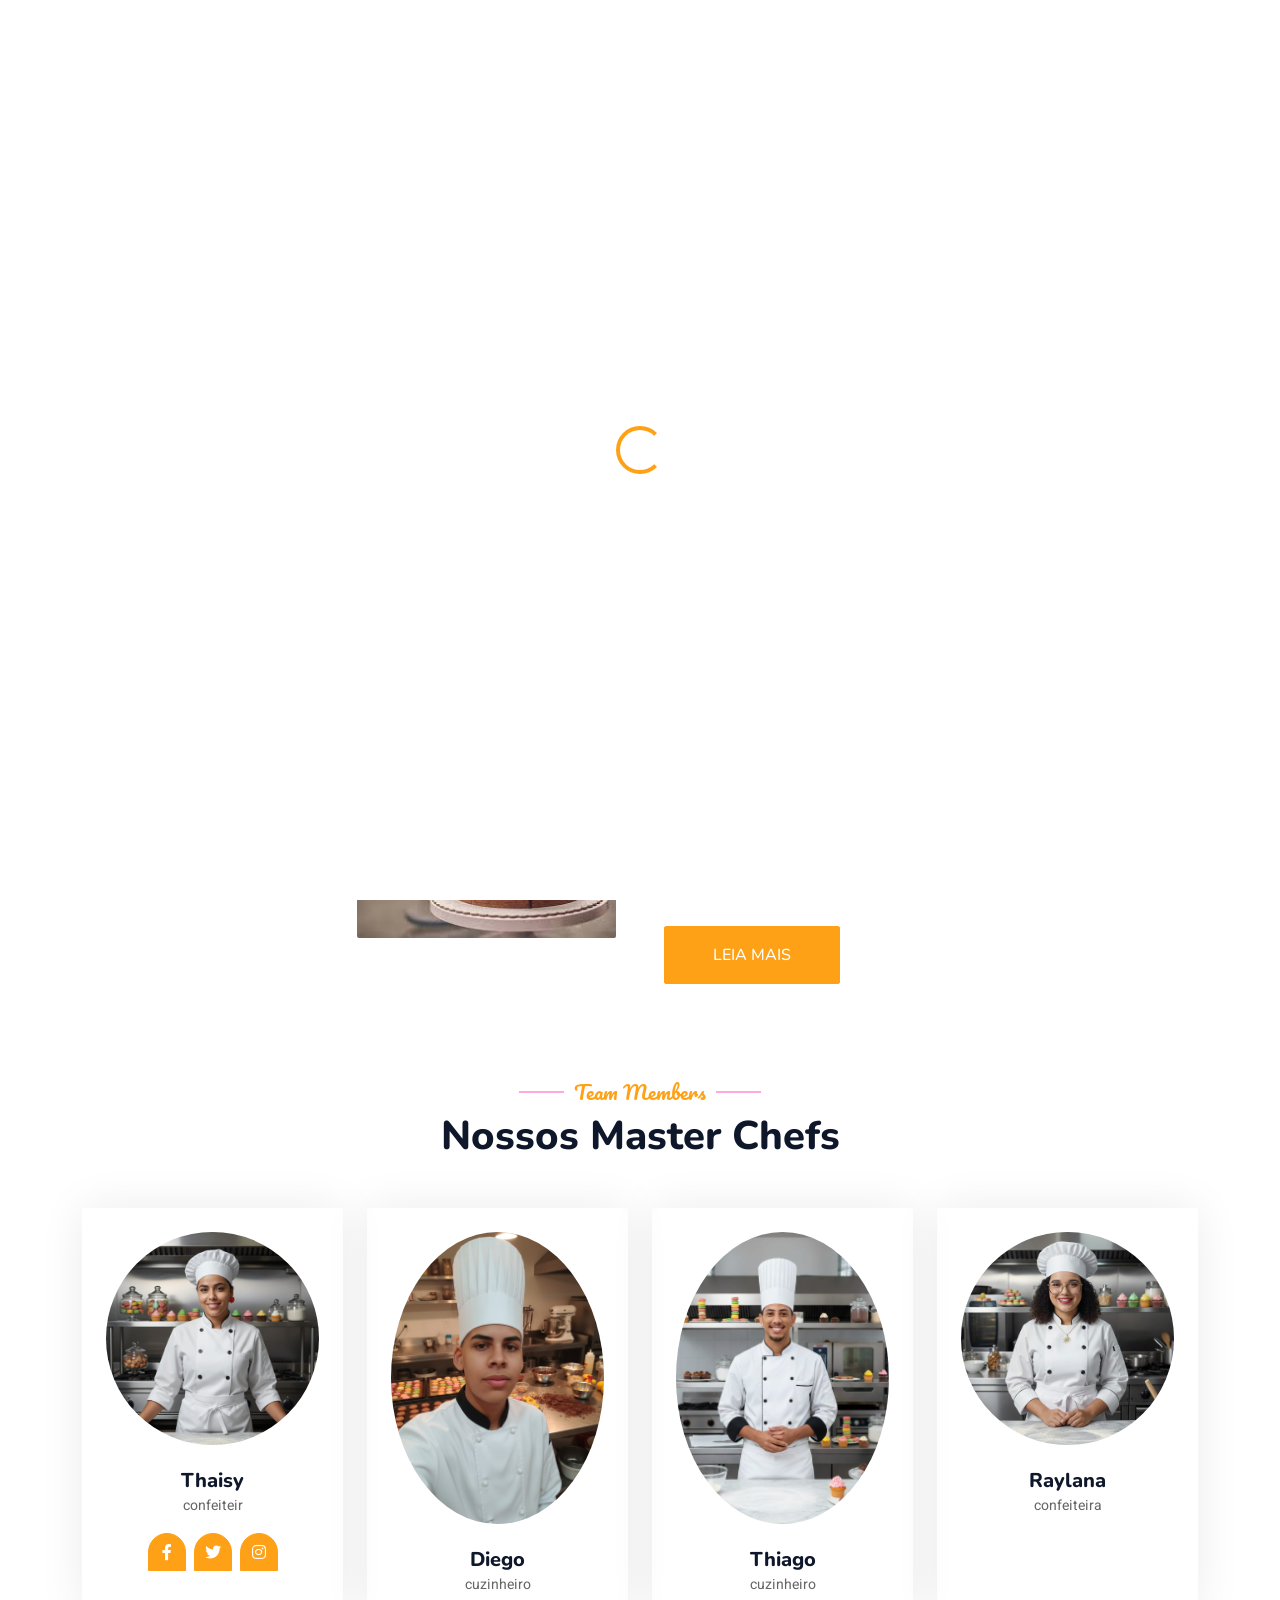
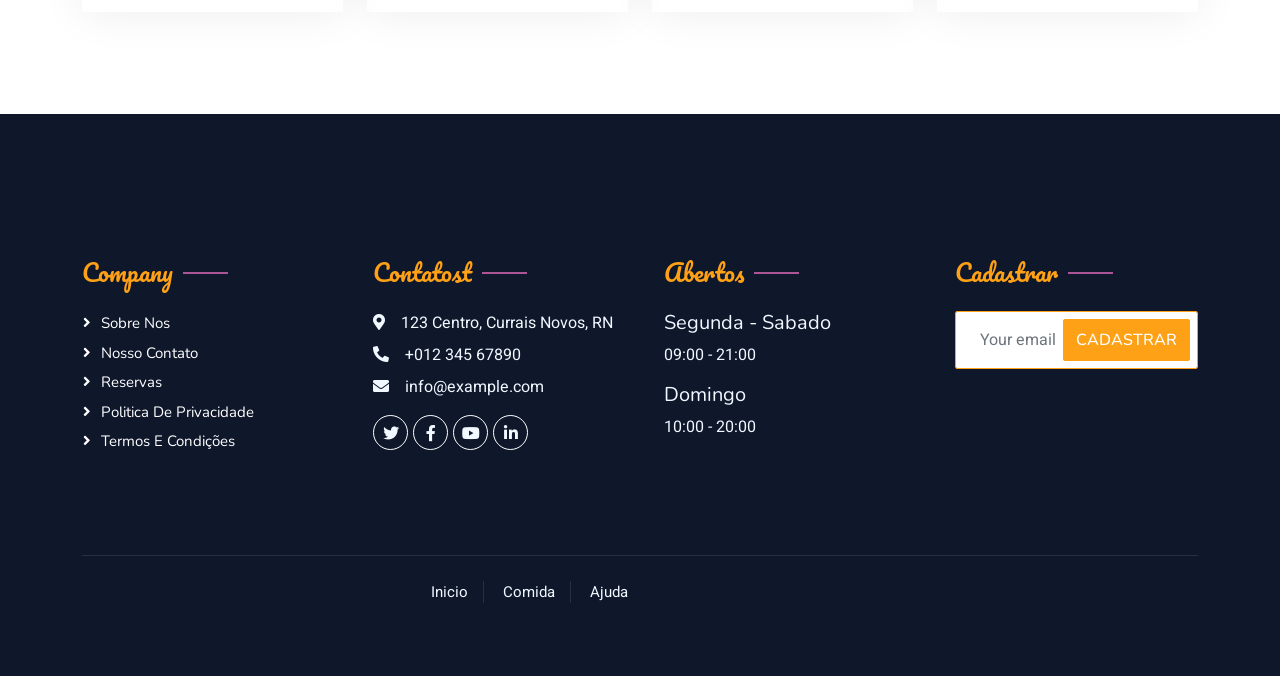
==== commit 6b9bb777: "traduzir o resto" ====
--- a/about.html
+++ b/about.html
@@ -3,7 +3,7 @@
 
 <head>
     <meta charset="utf-8">
-    <title>Restoran - Bootstrap Restaurant Template</title>
+    <title>doceria da RY</title>
     <meta content="width=device-width, initial-scale=1.0" name="viewport">
     <meta content="" name="keywords">
     <meta content="" name="description">
@@ -78,7 +78,7 @@
                     <h1 class="display-3 text-white mb-3 animated slideInDown">sobre nos</h1>
                     <nav aria-label="breadcrumb">
                         <ol class="breadcrumb justify-content-center text-uppercase">
-                            <li class="breadcrumb-item"><a href="#">Home</a></li>
+                            <li class="breadcrumb-item"><a href="#">inicio</a></li>
                             <li class="breadcrumb-item"><a href="#">Paginas</a></li>
                             <li class="breadcrumb-item text-white active" aria-current="page">sobre</li>
                         </ol>
@@ -110,7 +110,7 @@
                         </div>
                     </div>
                     <div class="col-lg-6">
-                        <h5 class="section-title ff-secondary text-start text-primary fw-normal">About Us</h5>
+                        <h5 class="section-title ff-secondary text-start text-primary fw-normal">Sobre nos</h5>
                         <h1 class="mb-4">bem vindo a <i class="fa fa-utensils text-primary me-2"></i>Doceria da Ray</h1>
                         <p class="mb-4">>Aqui, cada detalhe é pensado com carinho para transformar pequenos momentos em grandes alegrias. Nossos doces são preparados com ingredientes selecionados, receitas especiais e muito amor, trazendo sabores que despertam sorrisos e criam memórias inesquecíveis.
 
@@ -186,7 +186,7 @@
                             <div class="rounded-circle overflow-hidden m-4">
                                 <img class="img-fluid" src="img/team-3.jpg" alt="">
                             </div>
-                            <h5 class="mb-0">Thiagp</h5>
+                            <h5 class="mb-0">Thiago</h5>
                             <small>cuzinheiro</small>
                             <div class="d-flex justify-content-center mt-3">
                                 <a class="btn btn-square btn-primary mx-1" href=""><i class="fab fa-facebook-f"></i></a>
@@ -200,7 +200,7 @@
                             <div class="rounded-circle overflow-hidden m-4">
                                 <img class="img-fluid" src="img/team-4.jpg" alt="">
                             </div>
-                            <h5 class="mb-0">Railana</h5>
+                            <h5 class="mb-0">Raylana</h5>
                             <small>confeiteira</small>
                            
                         </div>
@@ -215,64 +215,63 @@
         <div class="container-fluid bg-dark text-light footer pt-5 mt-5 wow fadeIn" data-wow-delay="0.1s">
             <div class="container py-5">
                 <div class="row g-5">
-                    <div class="col-lg-3 col-md-6">
-                        <h4 class="section-title ff-secondary text-start text-primary fw-normal mb-4">Company</h4>
-                        <a class="btn btn-link" href="">About Us</a>
-                        <a class="btn btn-link" href="">Contact Us</a>
-                        <a class="btn btn-link" href="">Reservation</a>
-                        <a class="btn btn-link" href="">Privacy Policy</a>
-                        <a class="btn btn-link" href="">Terms & Condition</a>
-                    </div>
-                    <div class="col-lg-3 col-md-6">
-                        <h4 class="section-title ff-secondary text-start text-primary fw-normal mb-4">Contact</h4>
-                        <p class="mb-2"><i class="fa fa-map-marker-alt me-3"></i>123 Street, New York, USA</p>
-                        <p class="mb-2"><i class="fa fa-phone-alt me-3"></i>+012 345 67890</p>
-                        <p class="mb-2"><i class="fa fa-envelope me-3"></i>info@example.com</p>
-                        <div class="d-flex pt-2">
-                            <a class="btn btn-outline-light btn-social" href=""><i class="fab fa-twitter"></i></a>
-                            <a class="btn btn-outline-light btn-social" href=""><i class="fab fa-facebook-f"></i></a>
-                            <a class="btn btn-outline-light btn-social" href=""><i class="fab fa-youtube"></i></a>
-                            <a class="btn btn-outline-light btn-social" href=""><i class="fab fa-linkedin-in"></i></a>
-                        </div>
-                    </div>
-                    <div class="col-lg-3 col-md-6">
-                        <h4 class="section-title ff-secondary text-start text-primary fw-normal mb-4">Opening</h4>
-                        <h5 class="text-light fw-normal">Monday - Saturday</h5>
-                        <p>09AM - 09PM</p>
-                        <h5 class="text-light fw-normal">Sunday</h5>
-                        <p>10AM - 08PM</p>
-                    </div>
-                    <div class="col-lg-3 col-md-6">
-                        <h4 class="section-title ff-secondary text-start text-primary fw-normal mb-4">Newsletter</h4>
-                        <p>Dolor amet sit justo amet elitr clita ipsum elitr est.</p>
-                        <div class="position-relative mx-auto" style="max-width: 400px;">
-                            <input class="form-control border-primary w-100 py-3 ps-4 pe-5" type="text" placeholder="Your email">
-                            <button type="button" class="btn btn-primary py-2 position-absolute top-0 end-0 mt-2 me-2">SignUp</button>
-                        </div>
-                    </div>
-                </div>
-            </div>
-            <div class="container">
-                <div class="copyright">
-                    <div class="row">
-                        <div class="col-md-6 text-center text-md-start mb-3 mb-md-0">
-                            &copy; <a class="border-bottom" href="#">Your Site Name</a>, All Right Reserved. 
-							
-							<!--/*** This template is free as long as you keep the footer author’s credit link/attribution link/backlink. If you'd like to use the template without the footer author’s credit link/attribution link/backlink, you can purchase the Credit Removal License from "https://htmlcodex.com/credit-removal". Thank you for your support. ***/-->
-							Designed By <a class="border-bottom" href="https://htmlcodex.com">HTML Codex</a><br><br>
-                            Distributed By <a class="border-bottom" href="https://themewagon.com" target="_blank">ThemeWagon</a>
-                        </div>
-                        <div class="col-md-6 text-center text-md-end">
-                            <div class="footer-menu">
-                                <a href="">Home</a>
-                                <a href="">Cookies</a>
-                                <a href="">Help</a>
-                                <a href="">FQAs</a>
-                            </div>
-                        </div>
-                    </div>
-                </div>
-            </div>
+                    <div class="container py-5">
+                        <div class="row g-5">
+                            <div class="col-lg-3 col-md-6">
+                                <h4 class="section-title ff-secondary text-start text-primary fw-normal mb-4">Company</h4>
+                                <a class="btn btn-link" href="">sobre nos</a>
+                                <a class="btn btn-link" href="">Nosso contato</a>
+                                <a class="btn btn-link" href="">reservas</a>
+                                <a class="btn btn-link" href="">Politica de privacidade</a>
+                                <a class="btn btn-link" href="">termos e condições</a>
+                            </div>
+                            <div class="col-lg-3 col-md-6">
+                                <h4 class="section-title ff-secondary text-start text-primary fw-normal mb-4">Contatost</h4>
+                                <p class="mb-2"><i class="fa fa-map-marker-alt me-3"></i>123 Centro, Currais Novos, RN</p>
+                                <p class="mb-2"><i class="fa fa-phone-alt me-3"></i>+012 345 67890</p>
+                                <p class="mb-2"><i class="fa fa-envelope me-3"></i>info@example.com</p>
+                                <div class="d-flex pt-2">
+                                    <a class="btn btn-outline-light btn-social" href=""><i class="fab fa-twitter"></i></a>
+                                    <a class="btn btn-outline-light btn-social" href=""><i class="fab fa-facebook-f"></i></a>
+                                    <a class="btn btn-outline-light btn-social" href=""><i class="fab fa-youtube"></i></a>
+                                    <a class="btn btn-outline-light btn-social" href=""><i class="fab fa-linkedin-in"></i></a>
+                                </div>
+                            </div>
+                            <div class="col-lg-3 col-md-6">
+                                <h4 class="section-title ff-secondary text-start text-primary fw-normal mb-4">Abertos</h4>
+                                <h5 class="text-light fw-normal">Segunda - Sabado</h5>
+                                <p>09:00 - 21:00</p>
+                                <h5 class="text-light fw-normal">Domingo</h5>
+                                <p>10:00 - 20:00</p>
+                            </div>
+                            <div class="col-lg-3 col-md-6">
+                                <h4 class="section-title ff-secondary text-start text-primary fw-normal mb-4">Cadastrar</h4>
+                                
+                                <div class="position-relative mx-auto" style="max-width: 400px;">
+                                    <input class="form-control border-primary w-100 py-3 ps-4 pe-5" type="text" placeholder="Your email">
+                                    <button type="button" class="btn btn-primary py-2 position-absolute top-0 end-0 mt-2 me-2">Cadastrar</button>
+                                </div>
+                            </div>
+                        </div>
+                    </div>
+                    <div class="container">
+                        <div class="copyright">
+                            <div class="row">
+                                
+                                <div class="col-md-6 text-center text-md-end">
+                                    <div class="footer-menu">
+                                        <a href="">Inicio</a>
+                                        <a href="">Comida</a>
+                                        <a href="">Ajuda</a>
+                                        
+                                    </div>
+                                </div>
+                            </div>
+                        </div>
+                    </div>
+                </div>
+            </div>
+        
         </div>
         <!-- Footer End -->
 
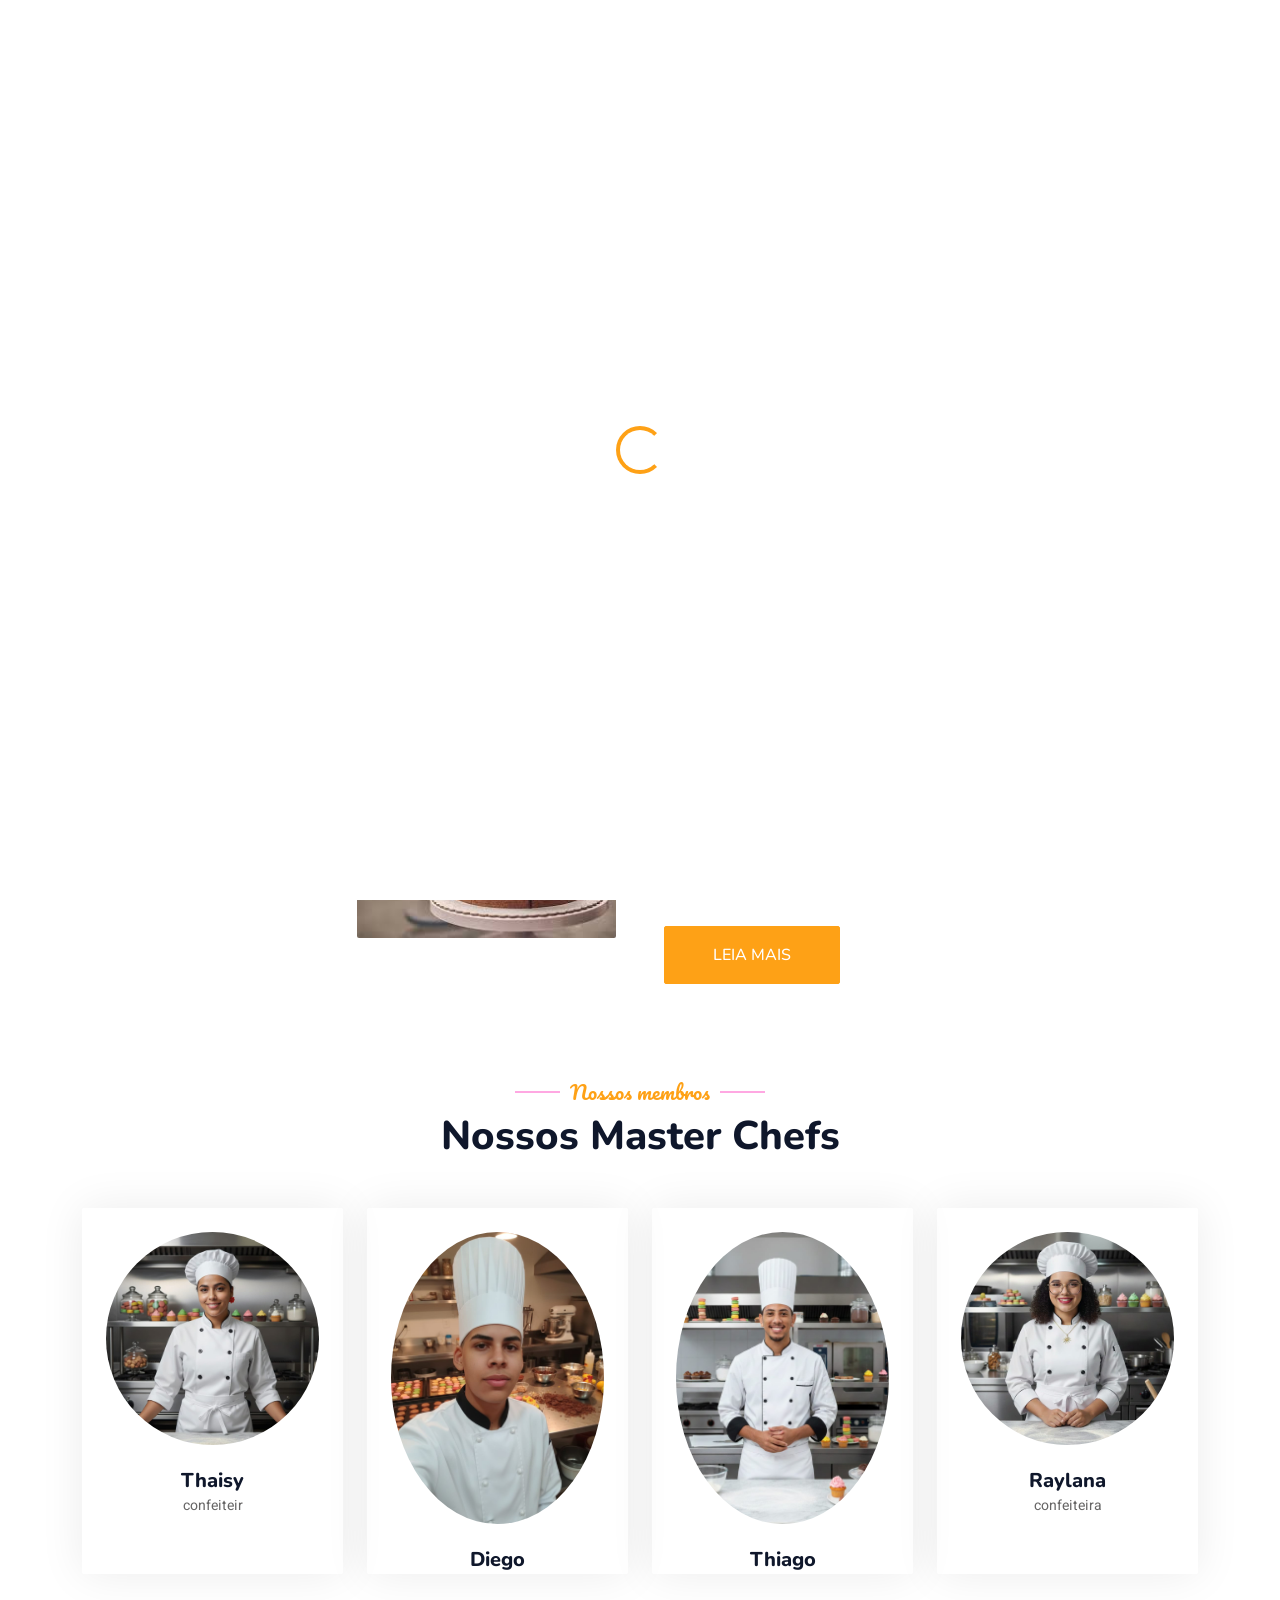
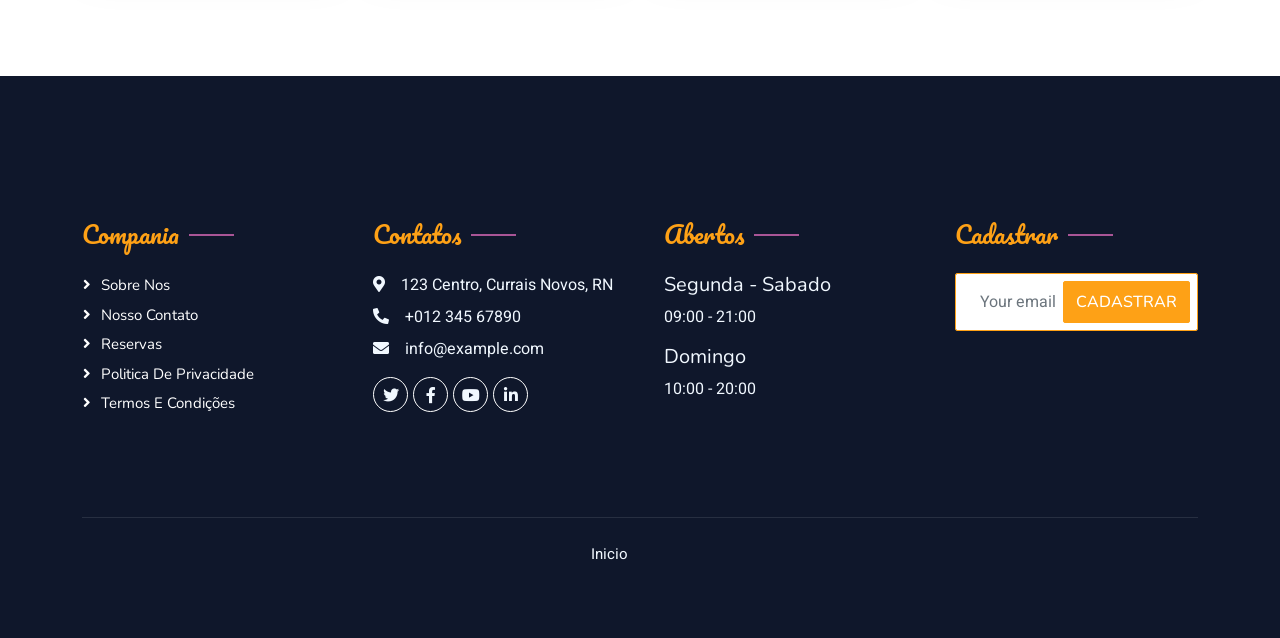
==== commit ef35503b: "ajuste" ====
--- a/about.html
+++ b/about.html
@@ -3,7 +3,7 @@
 
 <head>
     <meta charset="utf-8">
-    <title>doceria da RY</title>
+    <title>doceria da Ray</title>
     <meta content="width=device-width, initial-scale=1.0" name="viewport">
     <meta content="" name="keywords">
     <meta content="" name="description">
@@ -62,9 +62,9 @@
                         <div class="nav-item dropdown">
                             <a href="#" class="nav-link dropdown-toggle" data-bs-toggle="dropdown">Paginas</a>
                             <div class="dropdown-menu m-0">
-                                <a href="booking.html" class="dropdown-item">Booking</a>
-                                <a href="team.html" class="dropdown-item">Our Team</a>
-                                <a href="testimonial.html" class="dropdown-item">Testimonial</a>
+                                <a href="booking.html" class="dropdown-item">reservar</a>
+                                <a href="team.html" class="dropdown-item">Nossa equipe</a>
+                            
                             </div>
                         </div>
                         <a href="contact.html" class="nav-item nav-link">Contatos</a>
@@ -112,7 +112,7 @@
                     <div class="col-lg-6">
                         <h5 class="section-title ff-secondary text-start text-primary fw-normal">Sobre nos</h5>
                         <h1 class="mb-4">bem vindo a <i class="fa fa-utensils text-primary me-2"></i>Doceria da Ray</h1>
-                        <p class="mb-4">>Aqui, cada detalhe é pensado com carinho para transformar pequenos momentos em grandes alegrias. Nossos doces são preparados com ingredientes selecionados, receitas especiais e muito amor, trazendo sabores que despertam sorrisos e criam memórias inesquecíveis.
+                        <p class="mb-4">Aqui, cada detalhe é pensado com carinho para transformar pequenos momentos em grandes alegrias. Nossos doces são preparados com ingredientes selecionados, receitas especiais e muito amor, trazendo sabores que despertam sorrisos e criam memórias inesquecíveis.
 
                             Sinta-se à vontade para explorar, escolher seus favoritos e se deliciar com cada pedacinho. Esperamos que nossa doceria seja o lugar onde você encontre aconchego, felicidade e aquele gostinho doce que aquece o coração.</p>
                      
@@ -149,7 +149,7 @@
         <div class="container-xxl pt-5 pb-3">
             <div class="container">
                 <div class="text-center wow fadeInUp" data-wow-delay="0.1s">
-                    <h5 class="section-title ff-secondary text-center text-primary fw-normal">Team Members</h5>
+                    <h5 class="section-title ff-secondary text-center text-primary fw-normal">Nossos membros</h5>
                     <h1 class="mb-5">Nossos Master Chefs</h1>
                 </div>
                 <div class="row g-4">
@@ -161,9 +161,8 @@
                             <h5 class="mb-0">Thaisy</h5>
                             <small>confeiteir</small>
                             <div class="d-flex justify-content-center mt-3">
-                                <a class="btn btn-square btn-primary mx-1" href=""><i class="fab fa-facebook-f"></i></a>
-                                <a class="btn btn-square btn-primary mx-1" href=""><i class="fab fa-twitter"></i></a>
-                                <a class="btn btn-square btn-primary mx-1" href=""><i class="fab fa-instagram"></i></a>
+
+
                             </div>
                         </div>
                     </div>
@@ -175,9 +174,7 @@
                             <h5 class="mb-0">Diego</h5>
                             <small>cuzinheiro</small>
                             <div class="d-flex justify-content-center mt-3">
-                                <a class="btn btn-square btn-primary mx-1" href=""><i class="fab fa-facebook-f"></i></a>
-                                <a class="btn btn-square btn-primary mx-1" href=""><i class="fab fa-twitter"></i></a>
-                                <a class="btn btn-square btn-primary mx-1" href=""><i class="fab fa-instagram"></i></a>
+
                             </div>
                         </div>
                     </div>
@@ -189,9 +186,7 @@
                             <h5 class="mb-0">Thiago</h5>
                             <small>cuzinheiro</small>
                             <div class="d-flex justify-content-center mt-3">
-                                <a class="btn btn-square btn-primary mx-1" href=""><i class="fab fa-facebook-f"></i></a>
-                                <a class="btn btn-square btn-primary mx-1" href=""><i class="fab fa-twitter"></i></a>
-                                <a class="btn btn-square btn-primary mx-1" href=""><i class="fab fa-instagram"></i></a>
+                            
                             </div>
                         </div>
                     </div>
@@ -218,7 +213,7 @@
                     <div class="container py-5">
                         <div class="row g-5">
                             <div class="col-lg-3 col-md-6">
-                                <h4 class="section-title ff-secondary text-start text-primary fw-normal mb-4">Company</h4>
+                                <h4 class="section-title ff-secondary text-start text-primary fw-normal mb-4">Compania</h4>
                                 <a class="btn btn-link" href="">sobre nos</a>
                                 <a class="btn btn-link" href="">Nosso contato</a>
                                 <a class="btn btn-link" href="">reservas</a>
@@ -226,7 +221,7 @@
                                 <a class="btn btn-link" href="">termos e condições</a>
                             </div>
                             <div class="col-lg-3 col-md-6">
-                                <h4 class="section-title ff-secondary text-start text-primary fw-normal mb-4">Contatost</h4>
+                                <h4 class="section-title ff-secondary text-start text-primary fw-normal mb-4">Contatos</h4>
                                 <p class="mb-2"><i class="fa fa-map-marker-alt me-3"></i>123 Centro, Currais Novos, RN</p>
                                 <p class="mb-2"><i class="fa fa-phone-alt me-3"></i>+012 345 67890</p>
                                 <p class="mb-2"><i class="fa fa-envelope me-3"></i>info@example.com</p>
@@ -261,9 +256,7 @@
                                 <div class="col-md-6 text-center text-md-end">
                                     <div class="footer-menu">
                                         <a href="">Inicio</a>
-                                        <a href="">Comida</a>
-                                        <a href="">Ajuda</a>
-                                        
+
                                     </div>
                                 </div>
                             </div>
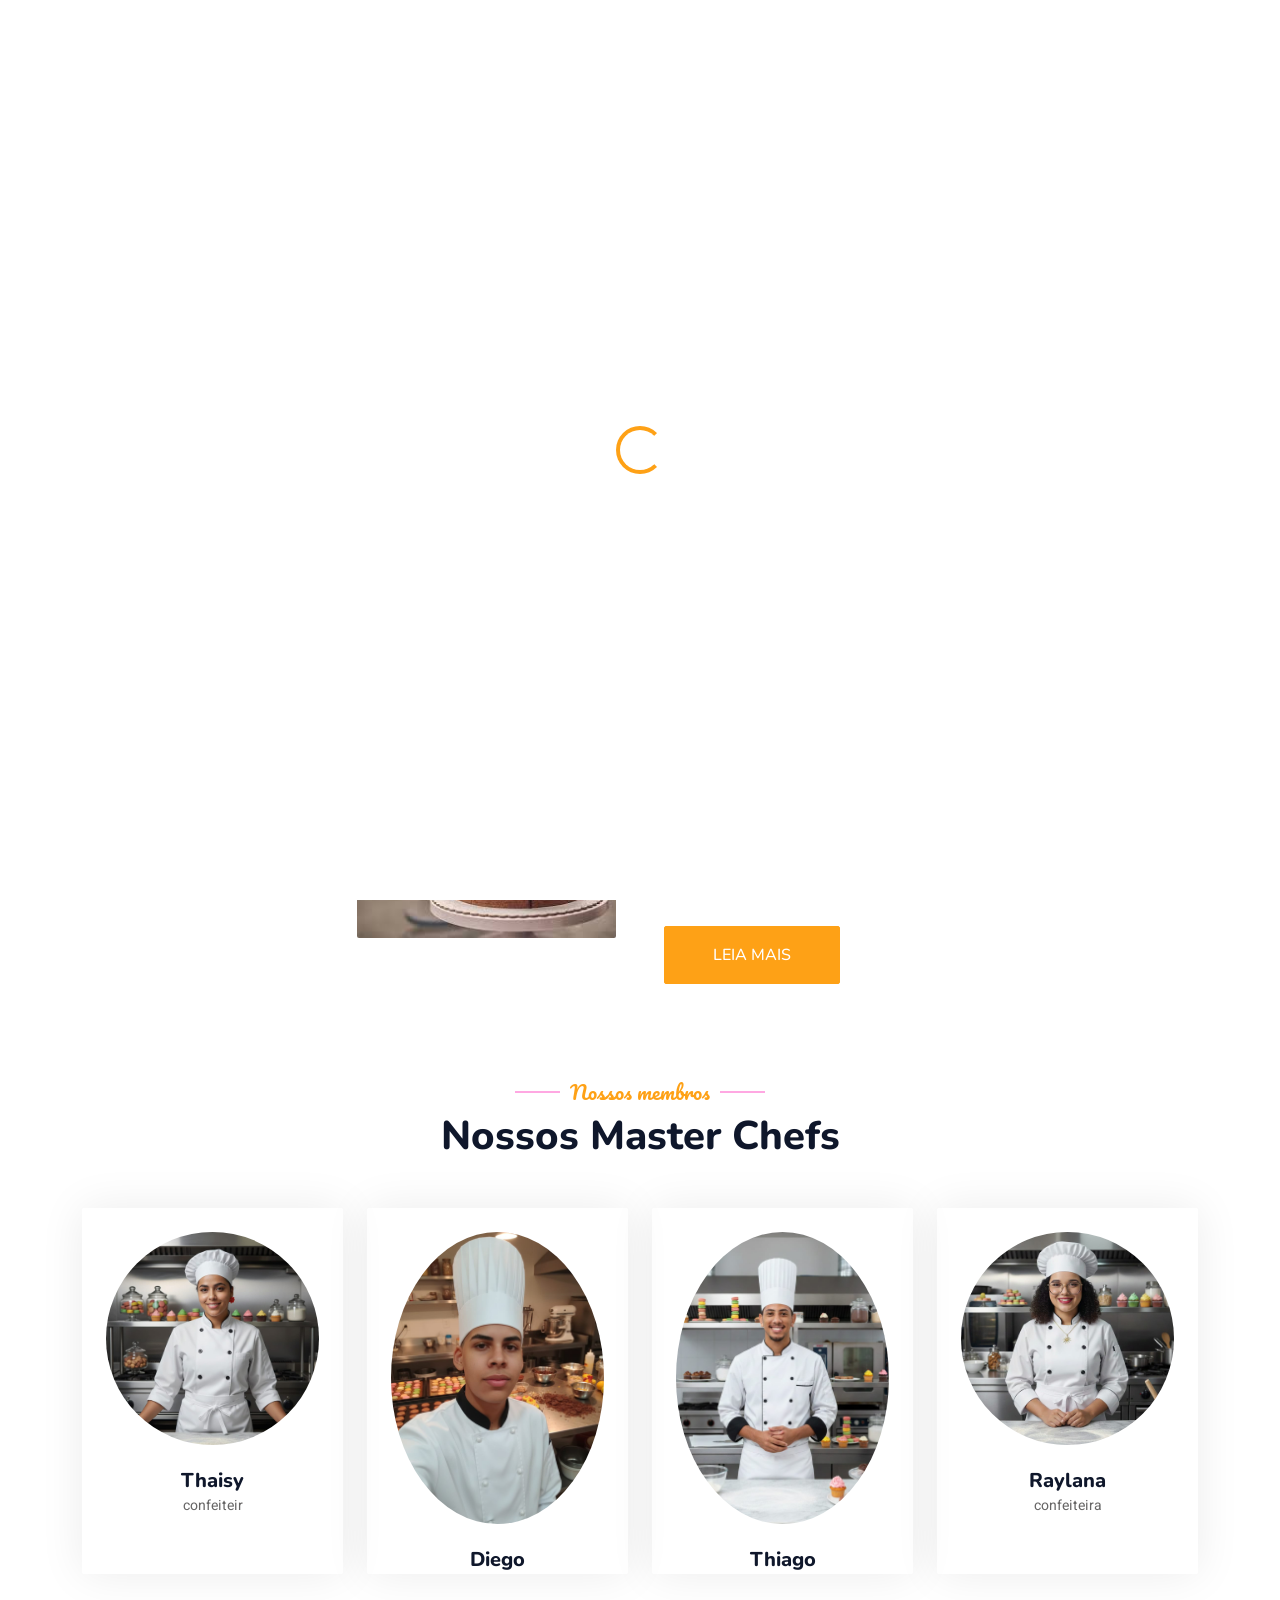
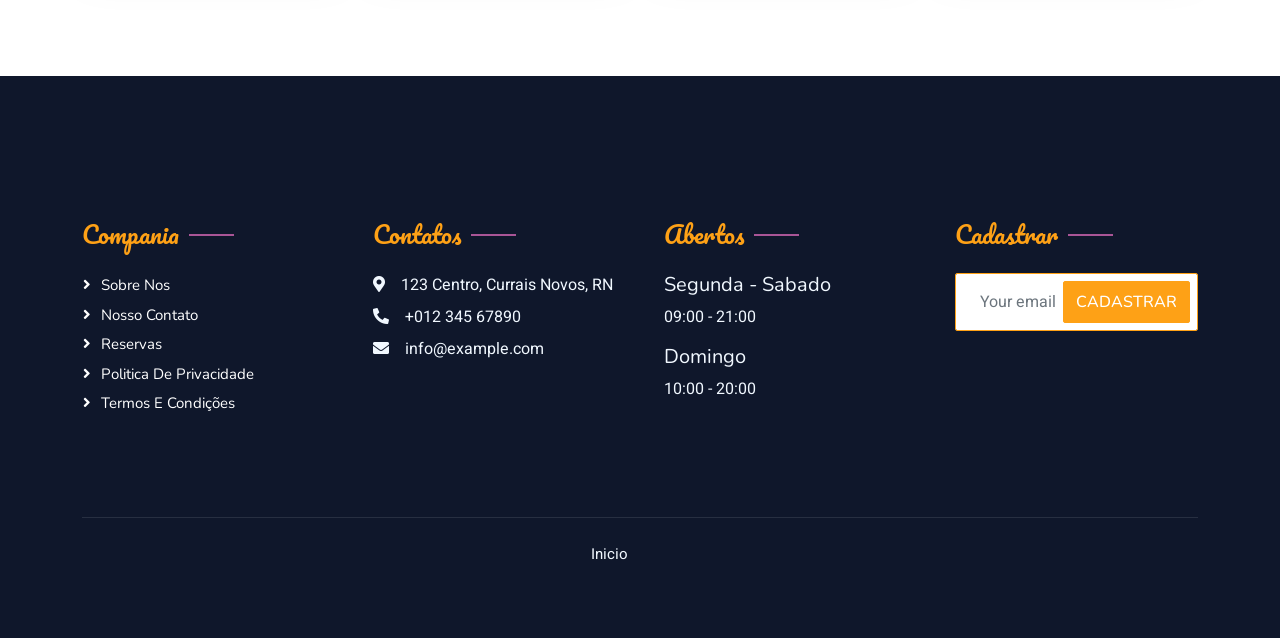
==== commit c465982e: "prontooo" ====
--- a/about.html
+++ b/about.html
@@ -57,19 +57,12 @@
                     <div class="navbar-nav ms-auto py-0 pe-4">
                         <a href="index.html" class="nav-item nav-link">inicio</a>
                         <a href="about.html" class="nav-item nav-link active">sobre nos</a>
-                        <a href="service.html" class="nav-item nav-link">Servisos</a>
+                        <a href="service.html" class="nav-item nav-link">Serviços</a>
                         <a href="menu.html" class="nav-item nav-link">Menu</a>
-                        <div class="nav-item dropdown">
-                            <a href="#" class="nav-link dropdown-toggle" data-bs-toggle="dropdown">Paginas</a>
-                            <div class="dropdown-menu m-0">
-                                <a href="booking.html" class="dropdown-item">reservar</a>
-                                <a href="team.html" class="dropdown-item">Nossa equipe</a>
-                            
-                            </div>
-                        </div>
+
                         <a href="contact.html" class="nav-item nav-link">Contatos</a>
                     </div>
-                    <a href="" class="btn btn-primary py-2 px-4">Reserva uma messa</a>
+                 
                 </div>
             </nav>
 
@@ -79,7 +72,7 @@
                     <nav aria-label="breadcrumb">
                         <ol class="breadcrumb justify-content-center text-uppercase">
                             <li class="breadcrumb-item"><a href="#">inicio</a></li>
-                            <li class="breadcrumb-item"><a href="#">Paginas</a></li>
+                       
                             <li class="breadcrumb-item text-white active" aria-current="page">sobre</li>
                         </ol>
                     </nav>
@@ -225,12 +218,7 @@
                                 <p class="mb-2"><i class="fa fa-map-marker-alt me-3"></i>123 Centro, Currais Novos, RN</p>
                                 <p class="mb-2"><i class="fa fa-phone-alt me-3"></i>+012 345 67890</p>
                                 <p class="mb-2"><i class="fa fa-envelope me-3"></i>info@example.com</p>
-                                <div class="d-flex pt-2">
-                                    <a class="btn btn-outline-light btn-social" href=""><i class="fab fa-twitter"></i></a>
-                                    <a class="btn btn-outline-light btn-social" href=""><i class="fab fa-facebook-f"></i></a>
-                                    <a class="btn btn-outline-light btn-social" href=""><i class="fab fa-youtube"></i></a>
-                                    <a class="btn btn-outline-light btn-social" href=""><i class="fab fa-linkedin-in"></i></a>
-                                </div>
+                              
                             </div>
                             <div class="col-lg-3 col-md-6">
                                 <h4 class="section-title ff-secondary text-start text-primary fw-normal mb-4">Abertos</h4>
